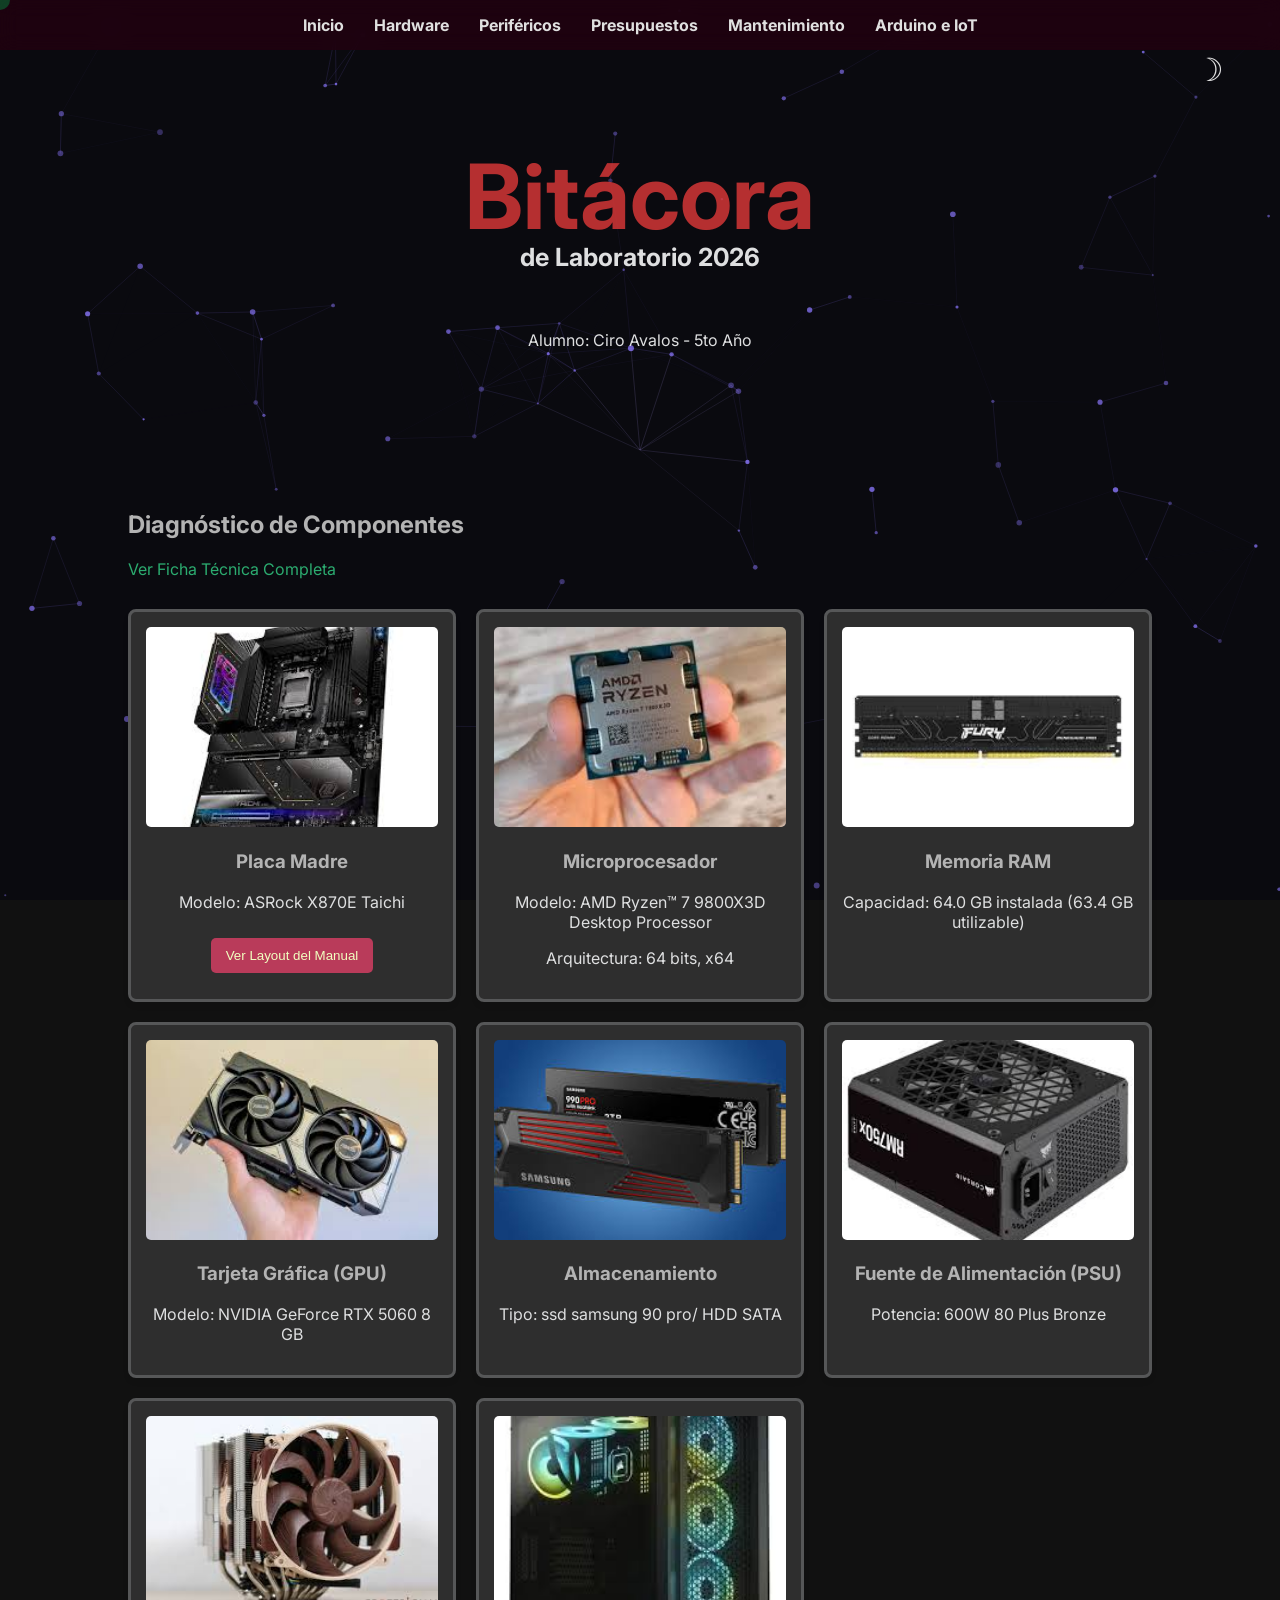
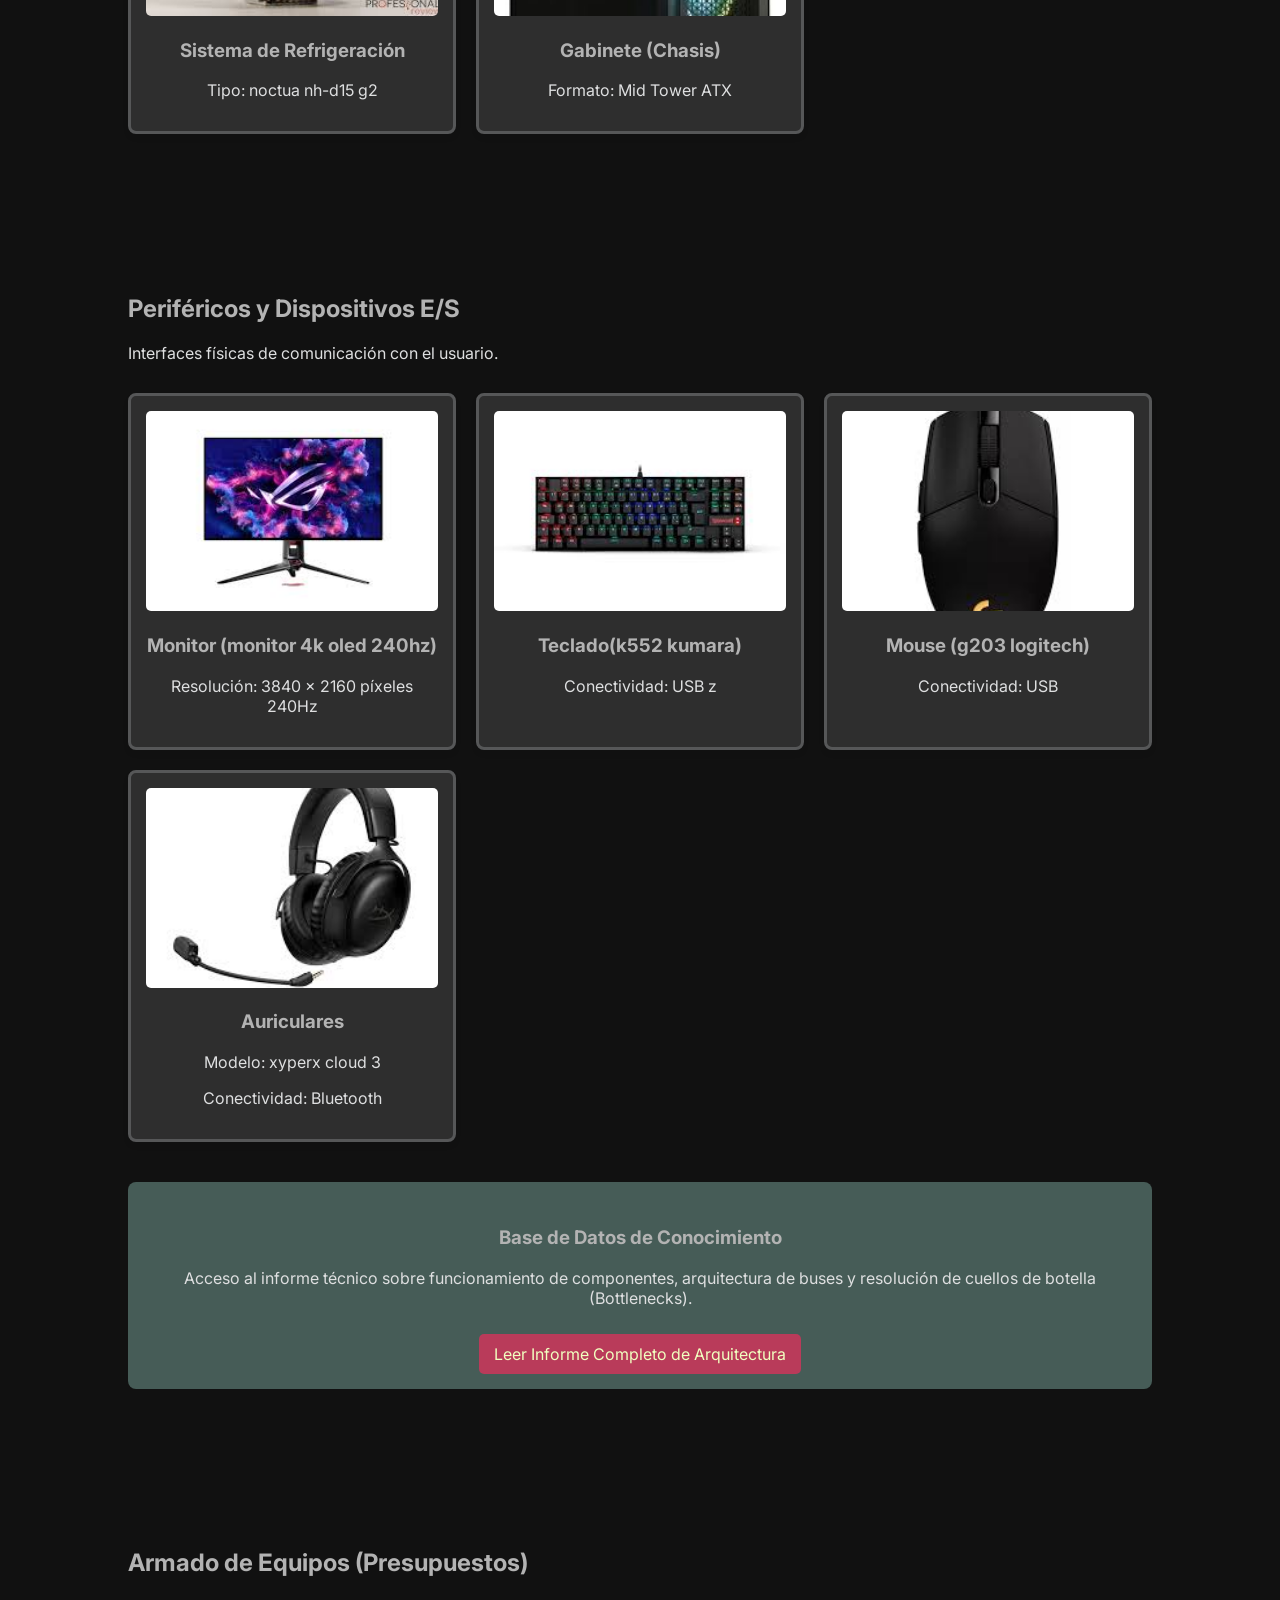
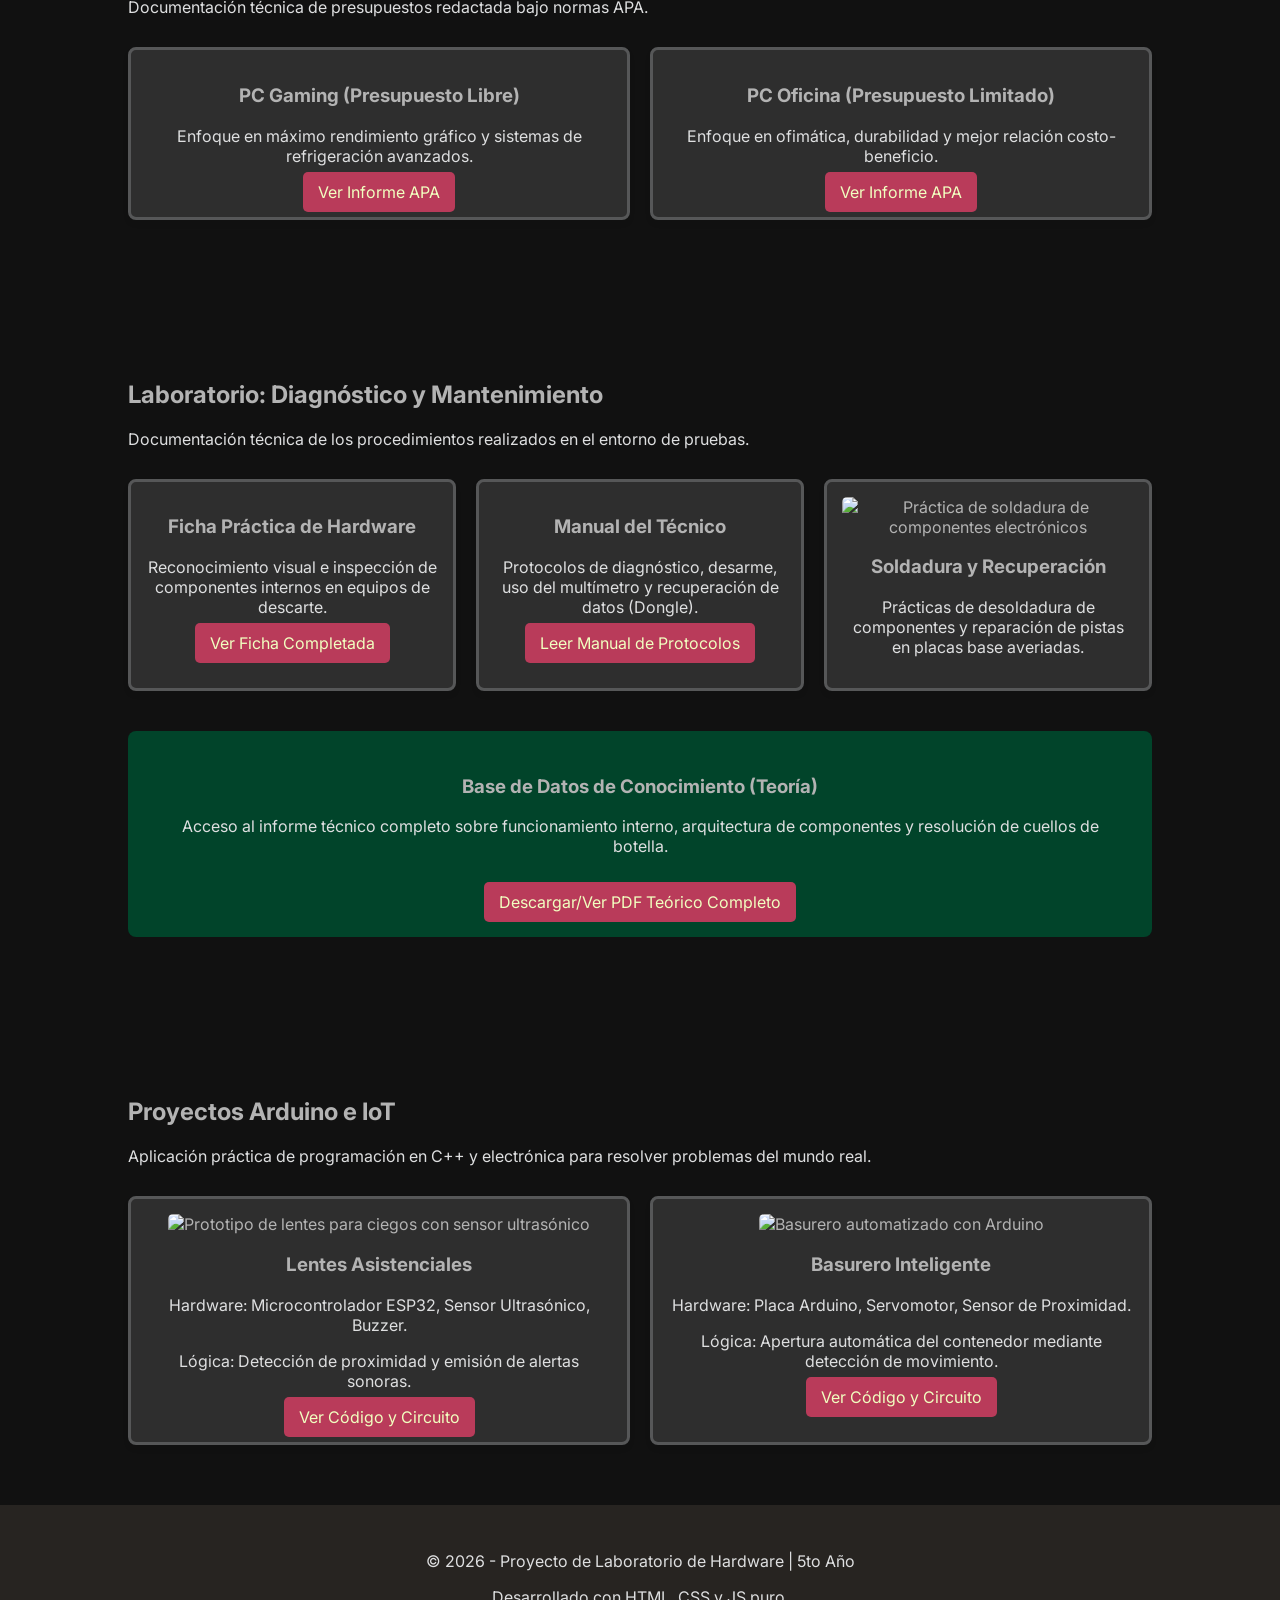
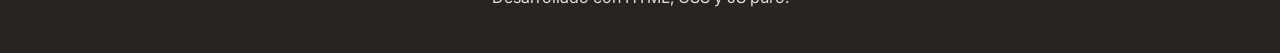
==== portafolios/portafolios/index.html @ 5da53b60 "Add files via upload" ====
<!DOCTYPE html>
<html lang="en">

<head>
    <link rel="preconnect" href="https://fonts.googleapis.com">
    <link rel="preconnect" href="https://fonts.gstatic.com" crossorigin>
    <link href="https://fonts.googleapis.com/css2?family=Inter:wght@300;400;700&display=swap" rel="stylesheet">
    <link rel="stylesheet" href="styles/style.css">
    <meta charset="UTF-8">
    <meta name="viewport" content="width=device-width, initial-scale=1.0">
    <meta name="description"
        content="Portafolio técnico de hardware, presupuestos y mantenimiento de PC. Proyecto de 5to año.">
    <meta name="keywords" content="hardware, armado de pc, amd, asrock, mantenimiento, arduino, informática">
    <meta name="author" content="Ciro Avalos">
    <title>Bitácora de Laboratorio 2026 | Ciro Avalos</title>
</head>

<body>
    <canvas id="particleCanvas" style="position:fixed; top:0; left:0; z-index:-1; background:#0a0a0f;"></canvas>
    <div id="cursor-follower"></div>
    <!-- ETAPA 7: Botón flotante para cambiar tema. El JS lo busca por id="btn-tema" -->
    <button id="btn-tema" class="interruptor-tema" title="Cambiar tema">☽</button>

    <!-- ETAPA 5: nav corregido (había un <nav> duplicado anidado) -->
    <nav>
        <ul>
            <li><a href="#inicio">Inicio</a></li>
            <li><a href="#componentes">Hardware</a></li>
            <li><a href="#perifericos">Periféricos</a></li>
            <li><a href="#presupuestos">Presupuestos</a></li>
            <li><a href="#mantenimiento">Mantenimiento</a></li>
            <li><a href="#arduino">Arduino e IoT</a></li>
        </ul>
    </nav>

    <main>
        <section id="inicio">
            <h1>Bitácora</h1>
            <h6>de Laboratorio 2026</h6>
            <p>Alumno: Ciro Avalos - 5to Año</p>
        </section>

        <section id="componentes">
            <h2>Diagnóstico de Componentes</h2>
            <a href="https://docs.google.com/document/d/1ZYHId2c0wLszfXAjR6R-Fr9BFYJiCQZ6SB7ojw4XT9c/edit?tab=t.0#heading=h.wl8wgpqr6pul"
                target="_blank">Ver Ficha Técnica Completa</a>

            <div class="galeria-grid">
                <div class="tarjeta">
                    <img src="images/placa.jpg" alt="Placa Madre ASRock X870E">
                    <h3>Placa Madre</h3>
                    <p>Modelo: ASRock X870E Taichi</p>
                    <!-- ETAPA 4: El JS busca este botón por id="btn-diagnostico" para abrir el modal -->
                    <button id="btn-diagnostico" class="boton-accion">Ver Layout del Manual</button>
                </div>

                <div class="tarjeta">
                    <img src="images/procesador.jpg" alt="Procesador AMD Ryzen™ 7 9800X3D">
                    <h3>Microprocesador</h3>
                    <p>Modelo: AMD Ryzen™ 7 9800X3D Desktop Processor</p>
                    <p>Arquitectura: 64 bits, x64</p>
                </div>

                <div class="tarjeta">
                    <img src="images/ram.jpg" alt="Memoria RAM">
                    <h3>Memoria RAM</h3>
                    <p>Capacidad: 64.0 GB instalada (63.4 GB utilizable)</p>
                </div>

                <div class="tarjeta">
                    <img src="images/gpu.jpg" alt="Tarjeta Gráfica">
                    <h3>Tarjeta Gráfica (GPU)</h3>
                    <p>Modelo: NVIDIA GeForce RTX 5060 8 GB</p>
                </div>

                <div class="tarjeta">
                    <img src="images/ssd.jpg" alt="Unidad de Estado Sólido SSD">
                    <h3>Almacenamiento</h3>
                    <p>Tipo: ssd samsung 90 pro/ HDD SATA</p>
                </div>

                <div class="tarjeta">
                    <img src="images/fuente.jpg" alt="Fuente de Alimentación">
                    <h3>Fuente de Alimentación (PSU)</h3>
                    <p>Potencia: 600W 80 Plus Bronze</p>
                </div>

                <div class="tarjeta">
                    <img src="images/cooler.jpg" alt="Sistema de refrigeración del CPU">
                    <h3>Sistema de Refrigeración</h3>
                    <p>Tipo: noctua nh-d15 g2</p>
                </div>

                <div class="tarjeta">
                    <img src="images/gabinete.jpg" alt="Gabinete de la PC">
                    <h3>Gabinete (Chasis)</h3>
                    <p>Formato: Mid Tower ATX</p>
                </div>
            </div>
        </section>

        <section id="perifericos">
            <h2>Periféricos y Dispositivos E/S</h2>
            <p>Interfaces físicas de comunicación con el usuario.</p>

            <div class="galeria-grid">
                <div class="tarjeta">
                    <img src="images/monitor.jpg" alt="Monitor">
                    <h3>Monitor (monitor 4k oled 240hz)</h3>
                    <p>Resolución: 3840 x 2160 píxeles 240Hz</p>
                </div>

                <div class="tarjeta">
                    <img src="images/teclado.jpg" alt="Kit Teclado y Mouse">
                    <h3>Teclado(k552 kumara)</h3>
                    <p>Conectividad: USB z</p>
                </div>

                <div class="tarjeta">
                    <img src="images/mouse.jpg" alt="Kit Teclado y Mouse">
                    <h3> Mouse (g203 logitech) </h3>
                    <p>Conectividad: USB</p>
                </div>

                <div class="tarjeta">
                    <img src="images/auriculares.jpg" alt="Auriculares inalámbricos">
                    <h3>Auriculares </h3>
                    <p>Modelo: xyperx cloud 3</p>
                    <p>Conectividad: Bluetooth</p>
                </div>
            </div>

            <div
                style="text-align: center; margin-top: 40px; padding: 25px; background-color: #465c57; border-radius: 8px;">
                <h3>Base de Datos de Conocimiento</h3>
                <p>Acceso al informe técnico sobre funcionamiento de componentes, arquitectura de buses y resolución de
                    cuellos de botella (Bottlenecks).</p>
                <br>
                <a href="LINK_A_TU_GOOGLE_DOC_TEORICO" target="_blank" class="boton-accion"
                    style="text-decoration: none;">
                    Leer Informe Completo de Arquitectura
                </a>
            </div>
        </section>

        <section id="presupuestos">
            <h2>Armado de Equipos (Presupuestos)</h2>
            <p>Documentación técnica de presupuestos redactada bajo normas APA.</p>

            <div class="galeria-grid">
                <div class="tarjeta">
                    <h3>PC Gaming (Presupuesto Libre)</h3>
                    <p>Enfoque en máximo rendimiento gráfico y sistemas de refrigeración avanzados.</p>
                    <a href="LINK_DOC_GAMING" target="_blank" class="boton-accion">Ver Informe APA</a>
                </div>

                <div class="tarjeta">
                    <h3>PC Oficina (Presupuesto Limitado)</h3>
                    <p>Enfoque en ofimática, durabilidad y mejor relación costo-beneficio.</p>
                    <a href="LINK_DOC_OFICINA" target="_blank" class="boton-accion">Ver Informe APA</a>
                </div>
            </div>
        </section>

        <section id="mantenimiento">
            <h2>Laboratorio: Diagnóstico y Mantenimiento</h2>
            <p>Documentación técnica de los procedimientos realizados en el entorno de pruebas.</p>

            <div class="galeria-grid">
                <div class="tarjeta">
                    <h3>Ficha Práctica de Hardware</h3>
                    <p>Reconocimiento visual e inspección de componentes internos en equipos de descarte.</p>
                    <a href="LINK_A_LA_FICHA_PRACTICA" target="_blank" class="boton-accion">Ver Ficha Completada</a>
                </div>

                <div class="tarjeta">
                    <h3>Manual del Técnico</h3>
                    <p>Protocolos de diagnóstico, desarme, uso del multímetro y recuperación de datos (Dongle).</p>
                    <a href="LINK_AL_MANUAL_UNIFICADO" target="_blank" class="boton-accion">Leer Manual de
                        Protocolos</a>
                </div>

                <div class="tarjeta">
                    <img src="images/soldadura.jpg" alt="Práctica de soldadura de componentes electrónicos">
                    <h3>Soldadura y Recuperación</h3>
                    <p>Prácticas de desoldadura de componentes y reparación de pistas en placas base averiadas.</p>
                </div>
            </div>

            <div class="caja-destacada">
                <h3>Base de Datos de Conocimiento (Teoría)</h3>
                <p>Acceso al informe técnico completo sobre funcionamiento interno, arquitectura de componentes y
                    resolución de cuellos de botella.</p>
                <br>
                <a href="LINK_AL_PDF_TEORICO" target="_blank" class="boton-accion" style="text-decoration: none ;">
                    Descargar/Ver PDF Teórico Completo
                </a>
            </div>
        </section>


        <section id="arduino">
            <h2>Proyectos Arduino e IoT</h2>
            <p>Aplicación práctica de programación en C++ y electrónica para resolver problemas del mundo real.</p>

            <div class="galeria-grid">
                <div class="tarjeta">
                    <img src="images/lentes_ciegos.jpg" alt="Prototipo de lentes para ciegos con sensor ultrasónico">
                    <h3>Lentes Asistenciales</h3>
                    <p>Hardware: Microcontrolador ESP32, Sensor Ultrasónico, Buzzer.</p>
                    <p>Lógica: Detección de proximidad y emisión de alertas sonoras.</p>
                    <a href="LINK_AL_CODIGO_O_INFORME" target="_blank" class="boton-accion">Ver Código y Circuito</a>
                </div>

                <div class="tarjeta">
                    <img src="images/basurero.jpg" alt="Basurero automatizado con Arduino">
                    <h3>Basurero Inteligente</h3>
                    <p>Hardware: Placa Arduino, Servomotor, Sensor de Proximidad.</p>
                    <p>Lógica: Apertura automática del contenedor mediante detección de movimiento.</p>
                    <a href="LINK_AL_CODIGO_O_INFORME" target="_blank" class="boton-accion">Ver Código y Circuito</a>
                </div>
            </div>
        </section>

        <!-- ETAPA 4: El JS busca este dialog por id="modal-info" para abrir y cerrar -->
        <dialog id="modal-info">
            <h3>Layout de Placa Madre ASRock X870E Taichi</h3>
            <img src="images/layout.png" alt="Esquema del manual de ASRock X870E" style= "width: 100%; height: auto;     ">
            <p>La placa madre ASRock X870E Taichi utiliza el zócalo AM5 y es compatible con procesadores AMD Ryzen de
                las series 7000, 8000 y 9000. Cuenta con cuatro ranuras DIMM para memoria DDR5, con soporte de hasta 192
                GB en modo dual channel y frecuencias de hasta 8200+ MHz con overclocking mediante perfiles AMD EXPO.
                Su diseño de energía de 24+2+1 fases con MOSFETs de 110A garantiza una entrega de potencia estable
                incluso bajo cargas extremas. Incorpora dos slots PCIe 5.0 x16 para tarjetas gráficas, y hasta cuatro
                ranuras M.2, siendo la principal compatible con PCIe 5.0 para velocidades de transferencia de hasta 128
                Gb/s.
                En cuanto a conectividad, ofrece dos puertos USB4 Type-C en el panel trasero con soporte DisplayPort,
                además de puertos USB 3.2 Gen 2 y conectividad inalámbrica Wi-Fi 7 + Bluetooth 5.4. La red por cable es
                gestionada por un controlador Realtek 5GbE. El audio está a cargo del codec Realtek ALC4082 junto con un
                DAC ESS SABRE9219 y capacitores WIMA, una combinación de alto nivel poco habitual en esta categoría.
                Su factor de forma es EATX, y su PCB de 8 capas con cobre de 2 oz mejora la integridad de señal y la
                eficiencia energética, pensado para sistemas de alto rendimiento y overclocking.</p>
            <!-- ETAPA 4: El JS busca este botón por id="btn-cerrar" para cerrar el modal -->
            <button id="btn-cerrar" class="boton-accion">Cerrar Explicación</button>
        </dialog>
    </main>

    <!-- ETAPA 6: Footer semántico -->
    <footer>
        <p>&copy; 2026 - Proyecto de Laboratorio de Hardware | 5to Año</p>
        <p>Desarrollado con HTML, CSS y JS puro.</p>
    </footer>

    <!-- El script va SIEMPRE al final del body para que el DOM ya esté cargado -->
    <script src="scripts/main.js"></script>
</body>

</html>
---- portafolios/portafolios/styles/style.css ----
/* ============================================================
   STYLE.CSS - PORTAFOLIO DE LABORATORIO 2026
   ============================================================ */

body {
    font-family: 'Inter', sans-serif; 
    background-color: #111111;
    color: #b3b3b3;
    margin: 0;
    transition: background-color 0.3s, color 0.3s; /* Etapa 7: transición suave al cambiar tema */
}

html {
    scroll-behavior: smooth;
}

nav {
    background-color: #000000;
    padding: 15px;
    position: sticky;
    top: 0;
    z-index: 100; /* Evita que el botón flotante tape el menú */
}

nav ul {
    list-style: none;
    display: flex;
    justify-content: center;
    gap: 30px;
    margin: 0;
    padding: 0;
}

nav a {
    color: #e0e0e0;
    text-decoration: none;
    font-weight: bold;
}

nav a:hover {
    color: rgb(138, 247, 174);
}

main {
    max-width: 80%;
    margin: 0 auto;
    padding: 0 20px;
}

#inicio h1 {
    color: #da3737d3;
    font-family: 'Inter', sans-serif;
    line-height: 1;
    font-size: 90px;
    margin-top: 2px;
    margin-bottom: 0px;
}

#inicio h6 {
    color: #dedfe0;
    font-size: 25px;
    margin-top: 0px;
}

p {
    color: #dedfe0;
    font-size: 16px; /* corregido: "25spx" era un typo */
}

/* ETAPA 8: Refactorización — se elimina min-height que generaba espacios muertos */
section {
    padding-top: 80px;
    margin-bottom: 60px;
}

/* ETAPA 8: Hero Section centrada */
#inicio {
    text-align: center;
    margin-top: 20px;
}

a {
    text-decoration: none;
    color: #2cac70;
}

.galeria-grid {
    display: grid;
    grid-template-columns: repeat(auto-fit, minmax(250px, 1fr));
    gap: 20px;
    margin-top: 30px;
}
.galeria-grid:hover{
    border-color: #da3737d3;
}
.tarjeta {
    background-color: rgb(46, 46, 46);
    border: 3px solid #565758;
    border-radius: 8px;
    padding: 15px;
    text-align: center;
    box-shadow: 0 4px 6px rgba(0, 0, 0, 0.05);
    /* ETAPA 6: Micro-animación — la transición se declara acá */
    transition: transform 0.3s ease, box-shadow 0.3s ease;
}

/* ETAPA 6: Efecto antigravedad al pasar el mouse */
.tarjeta:hover {
    transform: translateY(-10px);
    box-shadow: 0 15px 30px rgba(0, 0, 0, 0.3);
    color: #da3737d3;
}

.tarjeta img {
    width: 100%;
    height: 200px;
    object-fit: cover;
    border-radius: 5px;
}

.boton-accion {
    background-color: #b93b5a;
    color: rgb(241, 255, 192);
    border: none;
    padding: 10px 15px;
    border-radius: 5px;
    cursor: pointer;
    margin-top: 10px;
    /* ETAPA 6: Animación del botón */
    transition: background-color 0.2s ease, transform 0.2s ease;
}

/* ETAPA 6: Botón crece un 5% al hover */
.boton-accion:hover {
    background-color: #911919;
    transform: scale(1.05);
}

dialog {
    border: none;
    border-radius: 10px;
    padding: 25px;
    max-width: 500px;
    box-shadow: 0 10px 25px rgba(0, 0, 0, 0.3);
}

dialog::backdrop {
    background-color: rgba(0, 0, 0, 0.7);
}

/* ETAPA 6: Footer */
footer {
    background-color: #272421;
    color: #94a3b8;
    text-align: center;
    padding: 30px 20px;
    margin-top: 60px;
    font-size: 0.9rem;
}

/* ============================================================
   ETAPA 7: BOTÓN FLOTANTE Y MODO OSCURO
   El JS agrega/quita la clase "modo-oscuro" al <body>
   ============================================================ */

.interruptor-tema {
    position: fixed;       /* Anclado a la pantalla, no al documento */
    top: 50px;
    right: 50px;
    z-index: 1000;         /* Siempre por encima de todo */
    background: transparent;
    border: none;
    font-size: 2rem;
    color: #e0e0e0;        /* Claro para verse sobre el fondo oscuro por defecto */
    cursor: pointer;
    transition: transform 0.2s ease, color 0.3s ease;
}

.interruptor-tema:hover {
    transform: scale(1.1) rotate(10deg);
}

/* Cuando JS agrega .modo-oscuro al body, estos estilos sobreescriben los anteriores */
body.modo-oscuro {
    background-color: #0f172a;
    color: #ffedbd;
}

body.modo-oscuro .interruptor-tema {
    color: #eab308; /* Sol amarillo en modo oscuro */
}

body.modo-oscuro .tarjeta {
    background-color: #525b69;
    border: 1px solid #5c6168;
    color: #f8fafc;
}

body.modo-oscuro dialog {
    background-color: #4d776d;
    color: #f8fafc;
}

body.modo-oscuro a {
    color: #60a5fa;
}

body.modo-oscuro nav {
    background-color: #061c63;
}

/* ============================================================
   ETAPA 6: MEDIA QUERIES (RESPONSIVE PARA CELULARES)
   ============================================================ */

@media screen and (max-width: 600px) {

    nav ul {
        flex-direction: column;
        align-items: center;
        gap: 15px;
    }

    #inicio h1 {
        font-size: 2.5rem;
    }

    h2 {
        font-size: 1.2rem;
    }

    dialog {
        padding: 15px;
        width: 95%;
        color: brown;
    }

    /* El botón flotante se achica y se reubica en pantallas pequeñas */
    .interruptor-tema {
        top: 15px;
        right: 15px;
        font-size: 1.5rem;
    }
}

@font-face {
    font-family: 'monse';
    src: url('font/monse') format('truetype');
    font-weight: normal;
    font-style: normal;

}.tarjeta:hover {
    transform: translateY(-10px);
    box-shadow: 0 15px 30px rgba(0, 0, 0, 0.3);
    border: 3px solid #da3737d3; /* ← línea nueva */
}
.caja-destacada {
    text-align: center; 
    margin-top: 40px; 
    padding: 25px; 
    background-color: #01442a; /* Color gris clarito elegante para el modo día */
    border-radius: 8px; /* Bordes redondeados acordes al resto del sitio */
    transition: background-color 0.3s, color 0.3s; /* Transición suave para el cambio de tema */
}

/* Regla para que la caja se oscurezca cuando activamos el Modo Oscuro */
body.modo-oscuro .caja-destacada {
    background-color: #66beca; /* Fondo azul noche profundo */
    border: 1px solid #334155; /* Borde sutil para que no se pierda en el fondo oscuro */
}
#cursor-follower {
    position: fixed; /* Lo saca del flujo normal para moverse libremente */
    width: 20px;
    height: 20px;
    background-color: rgba(0, 158, 71, 0.4); /* Azul traslúcido */
    border-radius: 50%; /* Lo convierte en un círculo perfecto */
    
    pointer-events: none; /* INVISIBLE PARA CLICS: Permite cliquear lo que hay debajo */
    z-index: 9999; /* Lo coloca en la capa más alta (por encima de todo) */
    
    transition: transform 0.1s ease-out; /* Suaviza el movimiento */
    transform: translate(-50%, -50%); /* Centra el círculo exactamente en la punta del cursor */
}
/* Modificamos el menú para que parezca de cristal (tipo Windows 11 o macOS) */
nav {
    background-color: rgba(34, 1, 16, 0.8) !important; /* Azul oscuro con 80% de opacidad */
    backdrop-filter: blur(10px); /* Pide a la tarjeta gráfica que desenfoque lo que pasa por detrás */
    -webkit-backdrop-filter: blur(10px); /* Soporte para navegadores basados en Safari */
}

/* Personalización del Scrollbar (Barra de desplazamiento) */
::-webkit-scrollbar {
    width: 10px; /* Ancho de la barra */
}

::-webkit-scrollbar-track {
    background: #181d22; /* Color de la pista o "carril" */
}

::-webkit-scrollbar-thumb {
    background: #240042; /* Color azul moderno para la barrita móvil */
    border-radius: 5px; /* Bordes redondeados */
}

::-webkit-scrollbar-thumb:hover {
    background: #2563eb; /* Azul más oscuro al pasar el mouse */
}
#modal-info p {
    color: black;
}
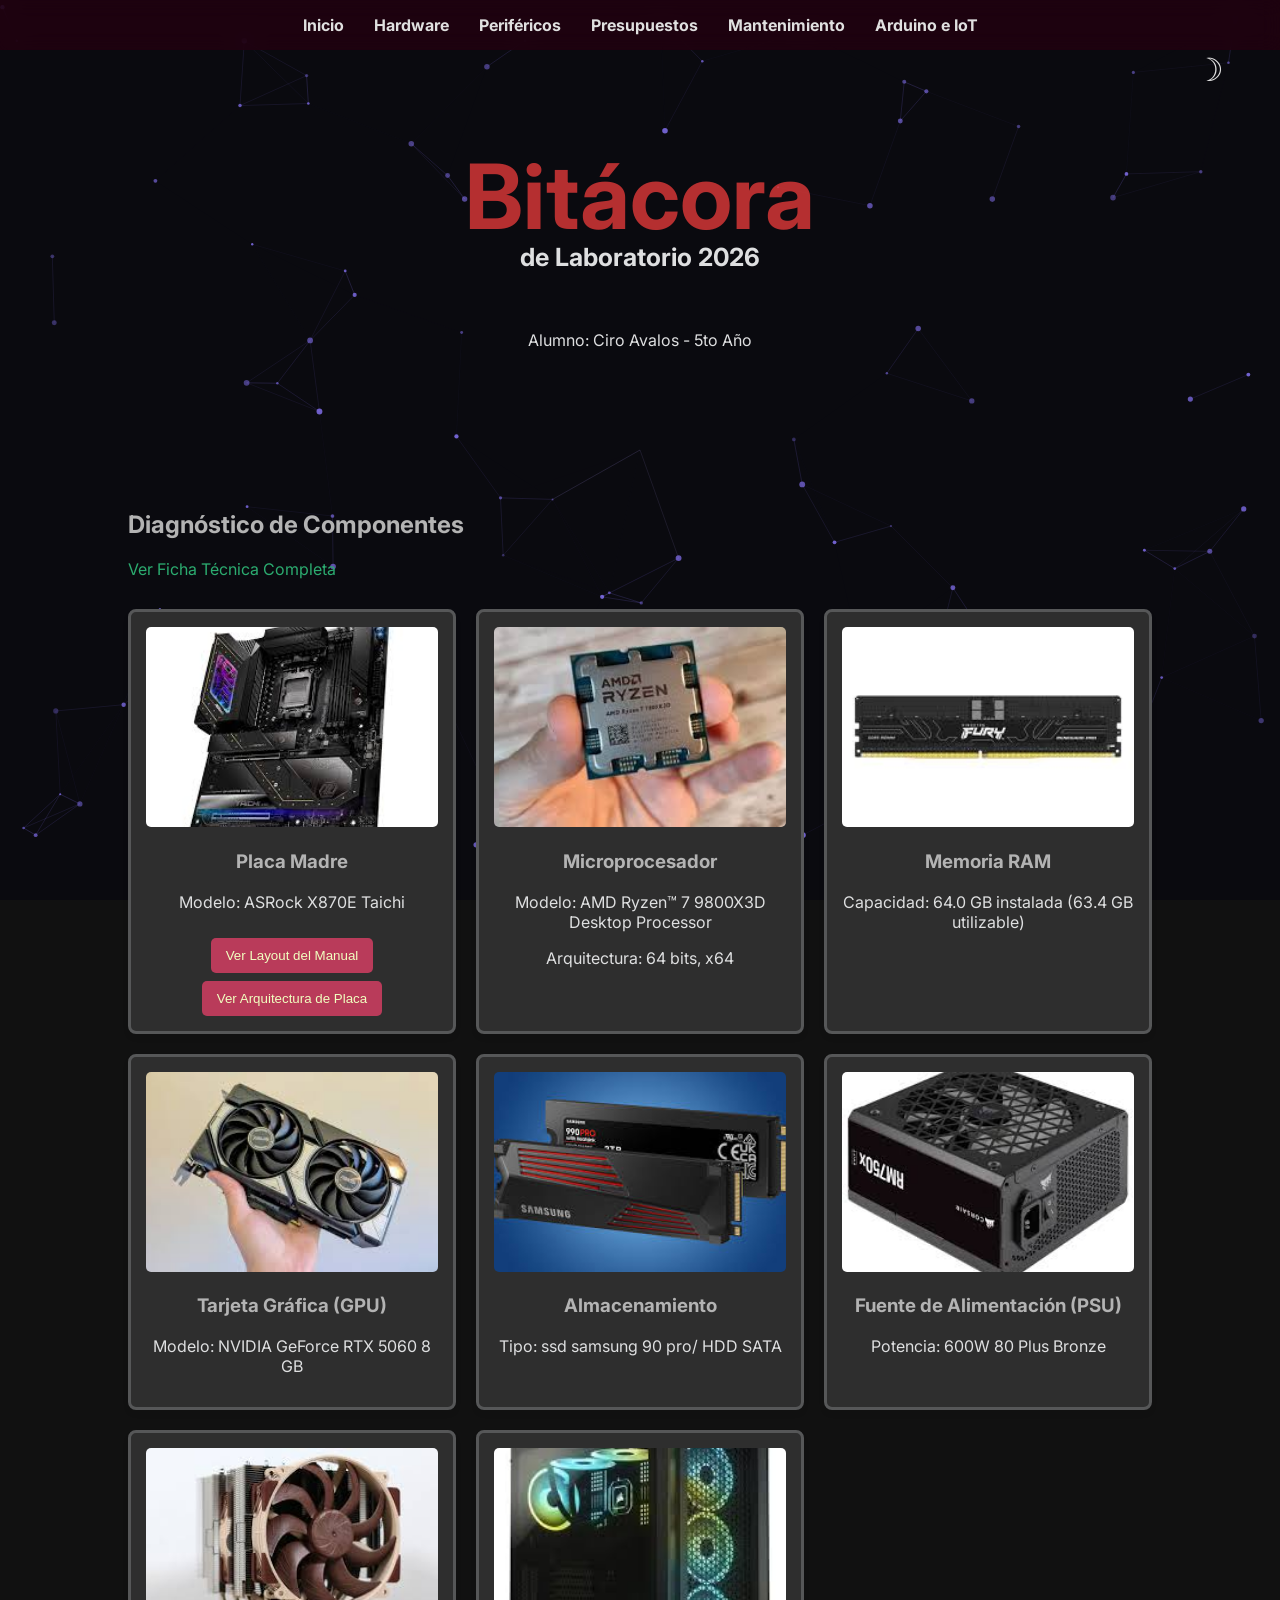
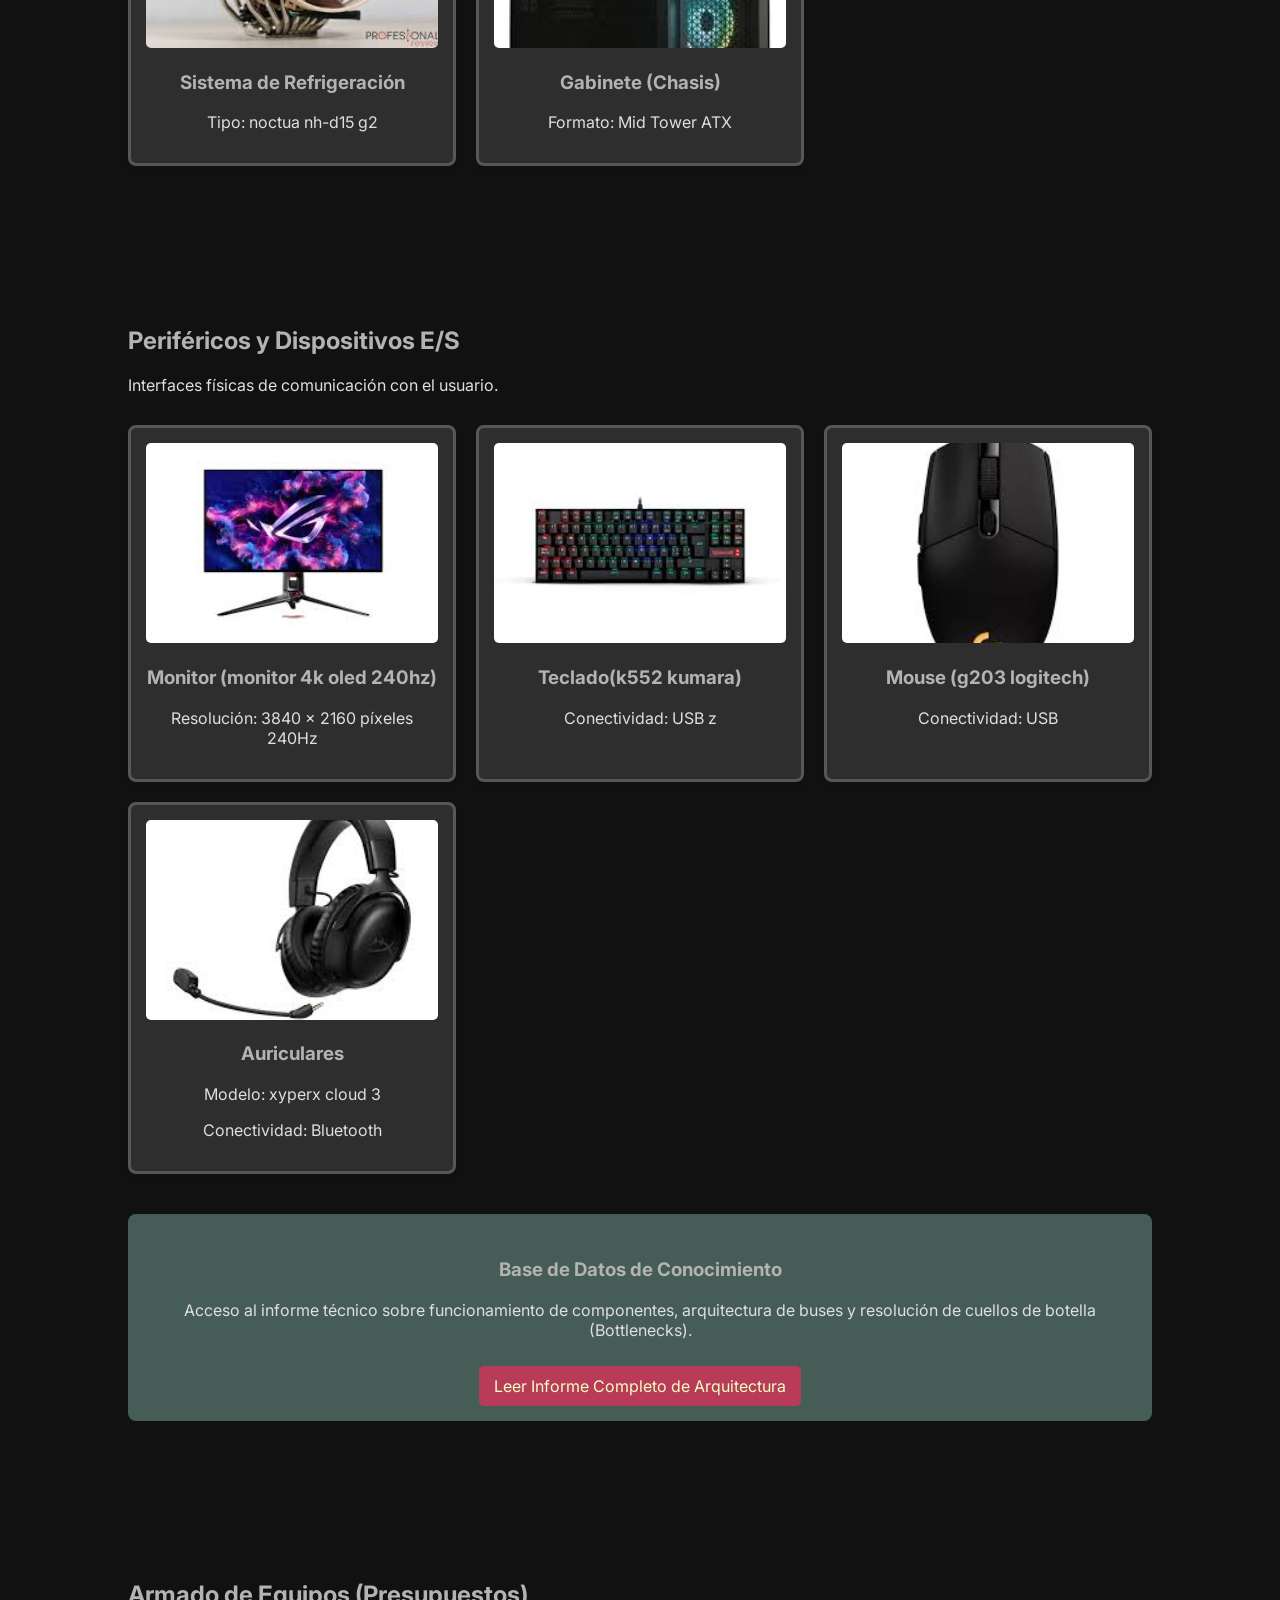
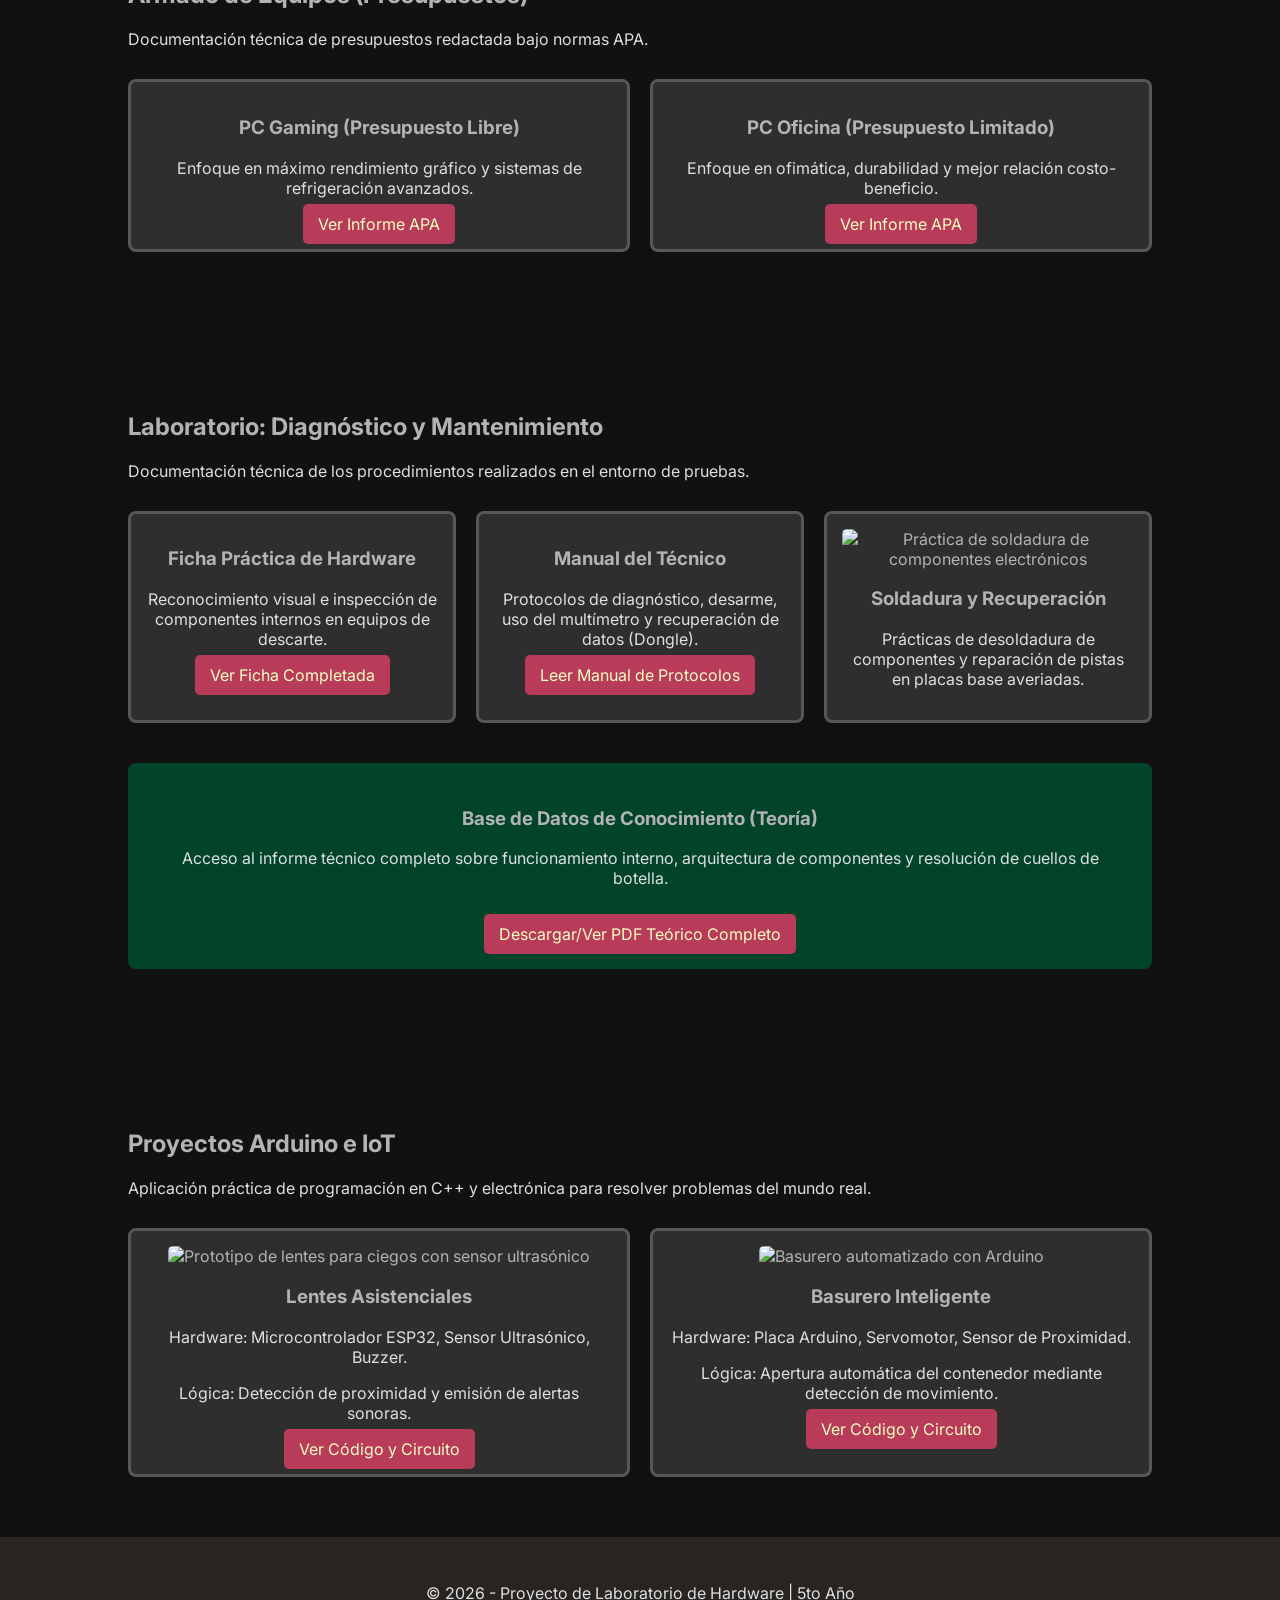
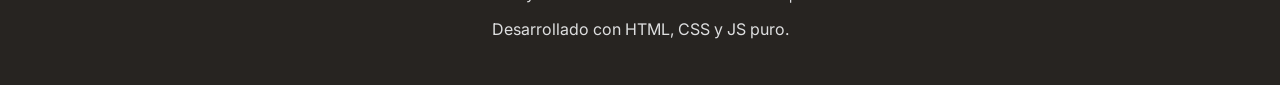
==== commit 65e8e878: "Add files via upload le agregue la investigacion de la placa madre" ====
--- a/portafolios/portafolios/index.html
+++ b/portafolios/portafolios/index.html
@@ -52,6 +52,7 @@
                     <p>Modelo: ASRock X870E Taichi</p>
                     <!-- ETAPA 4: El JS busca este botón por id="btn-diagnostico" para abrir el modal -->
                     <button id="btn-diagnostico" class="boton-accion">Ver Layout del Manual</button>
+                    <button id="btn-arquitectura" class="boton-accion" style="margin-top: 8px;">Ver Arquitectura de Placa</button>
                 </div>
 
                 <div class="tarjeta">
@@ -244,7 +245,147 @@
         </dialog>
     </main>
 
-    <!-- ETAPA 6: Footer semántico -->
+    <!-- DIALOG: Arquitectura de Placa Madre ASRock X870 Pro RS -->
+    <dialog id="modal-arquitectura">
+        <div class="modal-arquitectura-header">
+            <h3>Arquitectura: ASRock X870 Pro RS</h3>
+            <button id="btn-cerrar-arquitectura" class="boton-accion boton-cerrar-x">&#x2715;</button>
+        </div>
+
+        <div class="modal-tabs">
+            <button class="tab-btn tab-activo" data-tab="factores">Factores de Forma</button>
+            <button class="tab-btn" data-tab="socket">Socket</button>
+            <button class="tab-btn" data-tab="vrm">VRM</button>
+            <button class="tab-btn" data-tab="chipset">Chipset</button>
+            <button class="tab-btn" data-tab="buses">Buses</button>
+            <button class="tab-btn" data-tab="headers">Headers</button>
+        </div>
+
+        <div class="tab-content tab-content-activo" id="tab-factores">
+            <h4>Factores de Forma</h4>
+            <p>La ASRock X870 Pro RS utiliza el formato <strong>ATX (305 x 244 mm)</strong>.</p>
+            <div class="comparativa-grid">
+                <div class="comp-item comp-destacado">
+                    <span class="comp-titulo">ATX</span>
+                    <ul><li>Mas ranuras PCIe y slots RAM</li><li>Mejor disipacion termica</li><li>Ideal para alto rendimiento</li></ul>
+                </div>
+                <div class="comp-item">
+                    <span class="comp-titulo">Micro-ATX</span>
+                    <ul><li>Menor tamano</li><li>Menos expansion</li><li>Mas economico</li></ul>
+                </div>
+                <div class="comp-item">
+                    <span class="comp-titulo">Mini-ITX</span>
+                    <ul><li>Muy compacto</li><li>Solo 1 PCIe y 2 slots RAM</li><li>Limitado para upgrades</li></ul>
+                </div>
+            </div>
+            <p class="conclusion"><strong>Conclusion:</strong> El formato ATX permite mayor escalabilidad, mejor flujo de aire y mayor capacidad de expansion.</p>
+        </div>
+
+        <div class="tab-content" id="tab-socket">
+            <h4>Socket del Procesador</h4>
+            <p>Esta placa usa socket <strong>AM5 (tipo LGA)</strong>.</p>
+            <div class="comparativa-grid">
+                <div class="comp-item comp-destacado">
+                    <span class="comp-titulo">LGA (Land Grid Array)</span>
+                    <ul><li>Pines en la placa base</li><li>Mayor densidad de contactos</li><li>Mejor transmision electrica</li></ul>
+                </div>
+                <div class="comp-item">
+                    <span class="comp-titulo">PGA (Pin Grid Array)</span>
+                    <ul><li>Pines en el CPU</li><li>Mas fragil fisicamente</li></ul>
+                </div>
+            </div>
+            <div class="info-box">
+                <p><strong>AMD:</strong> AM5 &rarr; Ryzen 7000, 8000, 9000</p>
+                <p><strong>Intel:</strong> LGA 1700 / LGA 1851 segun generacion</p>
+            </div>
+            <p class="conclusion"><strong>Conclusion:</strong> El uso de LGA en AM5 mejora la fiabilidad y rendimiento electrico, especialmente en CPUs de alto consumo.</p>
+        </div>
+
+        <div class="tab-content" id="tab-vrm">
+            <h4>VRM y Fases de Alimentacion</h4>
+            <p>El <strong>VRM (Voltage Regulator Module)</strong> convierte los 12V de la fuente en voltajes bajos y estables para el CPU.</p>
+            <div class="comparativa-grid">
+                <div class="comp-item">
+                    <span class="comp-titulo">MOSFETs</span>
+                    <ul><li>Interruptores de alta velocidad</li></ul>
+                </div>
+                <div class="comp-item">
+                    <span class="comp-titulo">Chokes</span>
+                    <ul><li>Filtran la corriente</li></ul>
+                </div>
+                <div class="comp-item">
+                    <span class="comp-titulo">Capacitores</span>
+                    <ul><li>Estabilizan el voltaje</li></ul>
+                </div>
+            </div>
+            <div class="info-box">
+                <p><strong>En la X870 Pro RS:</strong> VRM multifase con disipadores de aluminio.</p>
+                <p>Reduce temperatura &middot; Evita throttling &middot; Mejora estabilidad bajo carga.</p>
+            </div>
+            <p class="conclusion"><strong>Conclusion:</strong> Un buen VRM permite overclock estable y mayor vida util del CPU.</p>
+        </div>
+
+        <div class="tab-content" id="tab-chipset">
+            <h4>Chipset X870</h4>
+            <p>El chipset actua como <strong>centro de comunicaciones</strong> de la placa.</p>
+            <div class="comparativa-grid">
+                <div class="comp-item">
+                    <span class="comp-titulo">A620 (Entrada)</span>
+                    <ul><li>Menos conectividad</li></ul>
+                </div>
+                <div class="comp-item">
+                    <span class="comp-titulo">B650 (Media)</span>
+                    <ul><li>Equilibrio precio/funcion</li></ul>
+                </div>
+                <div class="comp-item comp-destacado">
+                    <span class="comp-titulo">X870 (Alta)</span>
+                    <ul><li>Mas lineas PCIe</li><li>Soporte PCIe 5.0</li><li>USB rapidos y NVMe</li></ul>
+                </div>
+            </div>
+            <p class="conclusion"><strong>Conclusion:</strong> El chipset define las capacidades totales de la placa, no solo el CPU.</p>
+        </div>
+
+        <div class="tab-content" id="tab-buses">
+            <h4>Buses de Datos (PCI Express)</h4>
+            <p>Carriles de alta velocidad para GPU y almacenamiento.</p>
+            <div class="comparativa-grid">
+                <div class="comp-item comp-destacado">
+                    <span class="comp-titulo">x16</span>
+                    <ul><li>GPU &mdash; maximo ancho de banda</li></ul>
+                </div>
+                <div class="comp-item">
+                    <span class="comp-titulo">x4</span>
+                    <ul><li>SSD NVMe</li></ul>
+                </div>
+                <div class="comp-item">
+                    <span class="comp-titulo">x1</span>
+                    <ul><li>Red, sonido, otras tarjetas</li></ul>
+                </div>
+            </div>
+            <div class="info-box">
+                <p><strong>PCIe 4.0</strong> &rarr; rapido &nbsp;|&nbsp; <strong>PCIe 5.0</strong> &rarr; el doble de velocidad</p>
+                <p><strong>M.2 NVMe:</strong> Reemplaza SATA, hasta 10&times; mas rapido.</p>
+            </div>
+            <p class="conclusion"><strong>Conclusion:</strong> Los buses determinan la velocidad de transferencia de datos, clave para el rendimiento general.</p>
+        </div>
+
+        <div class="tab-content" id="tab-headers">
+            <h4>Conexiones Internas y Headers</h4>
+            <div class="headers-grid">
+                <div class="header-item"><span class="header-nombre">ATX 24 pines</span><span class="header-desc">Alimentacion general de la placa</span></div>
+                <div class="header-item"><span class="header-nombre">EPS 8 pines</span><span class="header-desc">Alimentacion del CPU</span></div>
+                <div class="header-item"><span class="header-nombre">F_PANEL</span><span class="header-desc">Boton de encendido, reset, LEDs</span></div>
+                <div class="header-item"><span class="header-nombre">CPU_FAN</span><span class="header-desc">Ventilador del CPU</span></div>
+                <div class="header-item"><span class="header-nombre">SYS_FAN</span><span class="header-desc">Ventiladores del gabinete</span></div>
+                <div class="header-item"><span class="header-nombre">SATA</span><span class="header-desc">Discos HDD y SSD tradicionales</span></div>
+                <div class="header-item"><span class="header-nombre">Headers USB</span><span class="header-desc">USB frontal del gabinete</span></div>
+                <div class="header-item"><span class="header-nombre">F_AUDIO</span><span class="header-desc">Audio frontal (auriculares/mic)</span></div>
+            </div>
+            <p class="conclusion"><strong>Conclusion:</strong> Estos conectores permiten la integracion completa del hardware interno con el gabinete.</p>
+        </div>
+    </dialog>
+
+    <!-- ETAPA 6: Footer semantico -->
     <footer>
         <p>&copy; 2026 - Proyecto de Laboratorio de Hardware | 5to Año</p>
         <p>Desarrollado con HTML, CSS y JS puro.</p>
--- a/portafolios/portafolios/styles/style.css
+++ b/portafolios/portafolios/styles/style.css
@@ -268,27 +268,244 @@
     background-color: #66beca; /* Fondo azul noche profundo */
     border: 1px solid #334155; /* Borde sutil para que no se pierda en el fondo oscuro */
 }
-#cursor-follower {
-    position: fixed; /* Lo saca del flujo normal para moverse libremente */
-    width: 20px;
-    height: 20px;
-    background-color: rgba(0, 158, 71, 0.4); /* Azul traslúcido */
-    border-radius: 50%; /* Lo convierte en un círculo perfecto */
-    
-    pointer-events: none; /* INVISIBLE PARA CLICS: Permite cliquear lo que hay debajo */
-    z-index: 9999; /* Lo coloca en la capa más alta (por encima de todo) */
-    
-    transition: transform 0.1s ease-out; /* Suaviza el movimiento */
-    transform: translate(-50%, -50%); /* Centra el círculo exactamente en la punta del cursor */
-}
-/* Modificamos el menú para que parezca de cristal (tipo Windows 11 o macOS) */
+
 nav {
     background-color: rgba(34, 1, 16, 0.8) !important; /* Azul oscuro con 80% de opacidad */
     backdrop-filter: blur(10px); /* Pide a la tarjeta gráfica que desenfoque lo que pasa por detrás */
     -webkit-backdrop-filter: blur(10px); /* Soporte para navegadores basados en Safari */
 }
 
-/* Personalización del Scrollbar (Barra de desplazamiento) */
+
+/* ============================================================
+   MODAL ARQUITECTURA - TABS
+   ============================================================ */
+
+#modal-arquitectura {
+    background-color: rgb(25, 40, 55);
+    color: #dedfe0;
+    border: none;
+    border-radius: 12px;
+    padding: 0;
+    max-width: 680px;
+    width: 95%;
+    max-height: 85vh;
+    overflow-y: auto;
+}
+
+#modal-arquitectura::backdrop {
+    background-color: rgba(0, 0, 0, 0.75);
+}
+
+.modal-arquitectura-header {
+    display: flex;
+    justify-content: space-between;
+    align-items: center;
+    padding: 20px 25px 15px;
+    border-bottom: 1px solid #3a4a5a;
+}
+
+.modal-arquitectura-header h3 {
+    margin: 0;
+    color: #e0e0e0;
+    font-size: 1.1rem;
+}
+
+.boton-cerrar-x {
+    padding: 6px 12px;
+    font-size: 0.9rem;
+    margin-top: 0;
+}
+
+.modal-tabs {
+    display: flex;
+    flex-wrap: wrap;
+    gap: 6px;
+    padding: 15px 25px;
+    border-bottom: 1px solid #3a4a5a;
+    background-color: rgb(20, 33, 46);
+}
+
+.tab-btn {
+    background: transparent;
+    border: 1px solid #4a5a6a;
+    color: #a0b0c0;
+    padding: 7px 14px;
+    border-radius: 6px;
+    cursor: pointer;
+    font-size: 0.82rem;
+    transition: background-color 0.2s ease, color 0.2s ease, border-color 0.2s ease;
+}
+
+.tab-btn:hover {
+    background-color: #2a3a4a;
+    color: #e0e0e0;
+}
+
+.tab-btn.tab-activo {
+    background-color: #b93b5a;
+    border-color: #b93b5a;
+    color: #fff;
+}
+
+.tab-content {
+    display: none;
+    padding: 20px 25px 25px;
+}
+
+.tab-content.tab-content-activo {
+    display: block;
+}
+
+.tab-content h4 {
+    color: #8af7ae;
+    margin-top: 0;
+    margin-bottom: 12px;
+    font-size: 1rem;
+}
+
+.tab-content p {
+    color: #c8d0d8;
+    font-size: 0.9rem;
+    margin: 8px 0;
+}
+
+.comparativa-grid {
+    display: grid;
+    grid-template-columns: repeat(auto-fit, minmax(160px, 1fr));
+    gap: 12px;
+    margin: 15px 0;
+}
+
+.comp-item {
+    background-color: rgb(35, 50, 65);
+    border: 1px solid #3a4a5a;
+    border-radius: 8px;
+    padding: 12px;
+}
+
+.comp-item.comp-destacado {
+    border-color: #b93b5a;
+    background-color: rgb(45, 30, 40);
+}
+
+.comp-titulo {
+    display: block;
+    font-weight: bold;
+    color: #e0e0e0;
+    font-size: 0.85rem;
+    margin-bottom: 8px;
+}
+
+.comp-item ul {
+    margin: 0;
+    padding-left: 16px;
+}
+
+.comp-item ul li {
+    color: #a0b0c0;
+    font-size: 0.8rem;
+    margin-bottom: 3px;
+}
+
+.comp-item.comp-destacado .comp-titulo {
+    color: #f7a8ba;
+}
+
+.comp-item.comp-destacado ul li {
+    color: #c8a0a8;
+}
+
+.info-box {
+    background-color: rgb(20, 50, 40);
+    border-left: 3px solid #2cac70;
+    border-radius: 4px;
+    padding: 10px 15px;
+    margin: 12px 0;
+}
+
+.info-box p {
+    margin: 4px 0;
+    font-size: 0.85rem;
+    color: #a8d8b8;
+}
+
+.conclusion {
+    background-color: rgb(40, 35, 20);
+    border-left: 3px solid #da3737d3;
+    padding: 10px 15px;
+    border-radius: 4px;
+    font-size: 0.85rem !important;
+    color: #d0c0a0 !important;
+    margin-top: 15px !important;
+}
+
+.headers-grid {
+    display: grid;
+    grid-template-columns: repeat(auto-fit, minmax(200px, 1fr));
+    gap: 8px;
+    margin: 12px 0;
+}
+
+.header-item {
+    display: flex;
+    flex-direction: column;
+    background-color: rgb(35, 50, 65);
+    border: 1px solid #3a4a5a;
+    border-radius: 6px;
+    padding: 10px 12px;
+}
+
+.header-nombre {
+    font-weight: bold;
+    color: #8af7ae;
+    font-size: 0.83rem;
+    font-family: monospace;
+    margin-bottom: 3px;
+}
+
+.header-desc {
+    color: #90a0b0;
+    font-size: 0.78rem;
+}
+
+/* Modo oscuro para el nuevo modal */
+body.modo-oscuro #modal-arquitectura {
+    background-color: #0f2030;
+    border: 1px solid #334155;
+}
+
+body.modo-oscuro .modal-tabs {
+    background-color: #081828;
+}
+
+body.modo-oscuro .modal-arquitectura-header {
+    border-bottom-color: #334155;
+}
+
+body.modo-oscuro .modal-tabs {
+    border-bottom-color: #334155;
+}
+
+/* Responsive del modal */
+@media screen and (max-width: 600px) {
+    .modal-tabs {
+        gap: 4px;
+        padding: 10px 15px;
+    }
+
+    .tab-btn {
+        padding: 5px 10px;
+        font-size: 0.75rem;
+    }
+
+    .tab-content {
+        padding: 15px 15px 20px;
+    }
+
+    .comparativa-grid {
+        grid-template-columns: 1fr;
+    }
+}
 ::-webkit-scrollbar {
     width: 10px; /* Ancho de la barra */
 }
@@ -306,5 +523,8 @@
     background: #2563eb; /* Azul más oscuro al pasar el mouse */
 }
 #modal-info p {
-    color: black;
-}
+    color: rgb(182, 168, 168);
+}
+dialog  {
+    background-color: rgb(31, 51, 68);
+}
